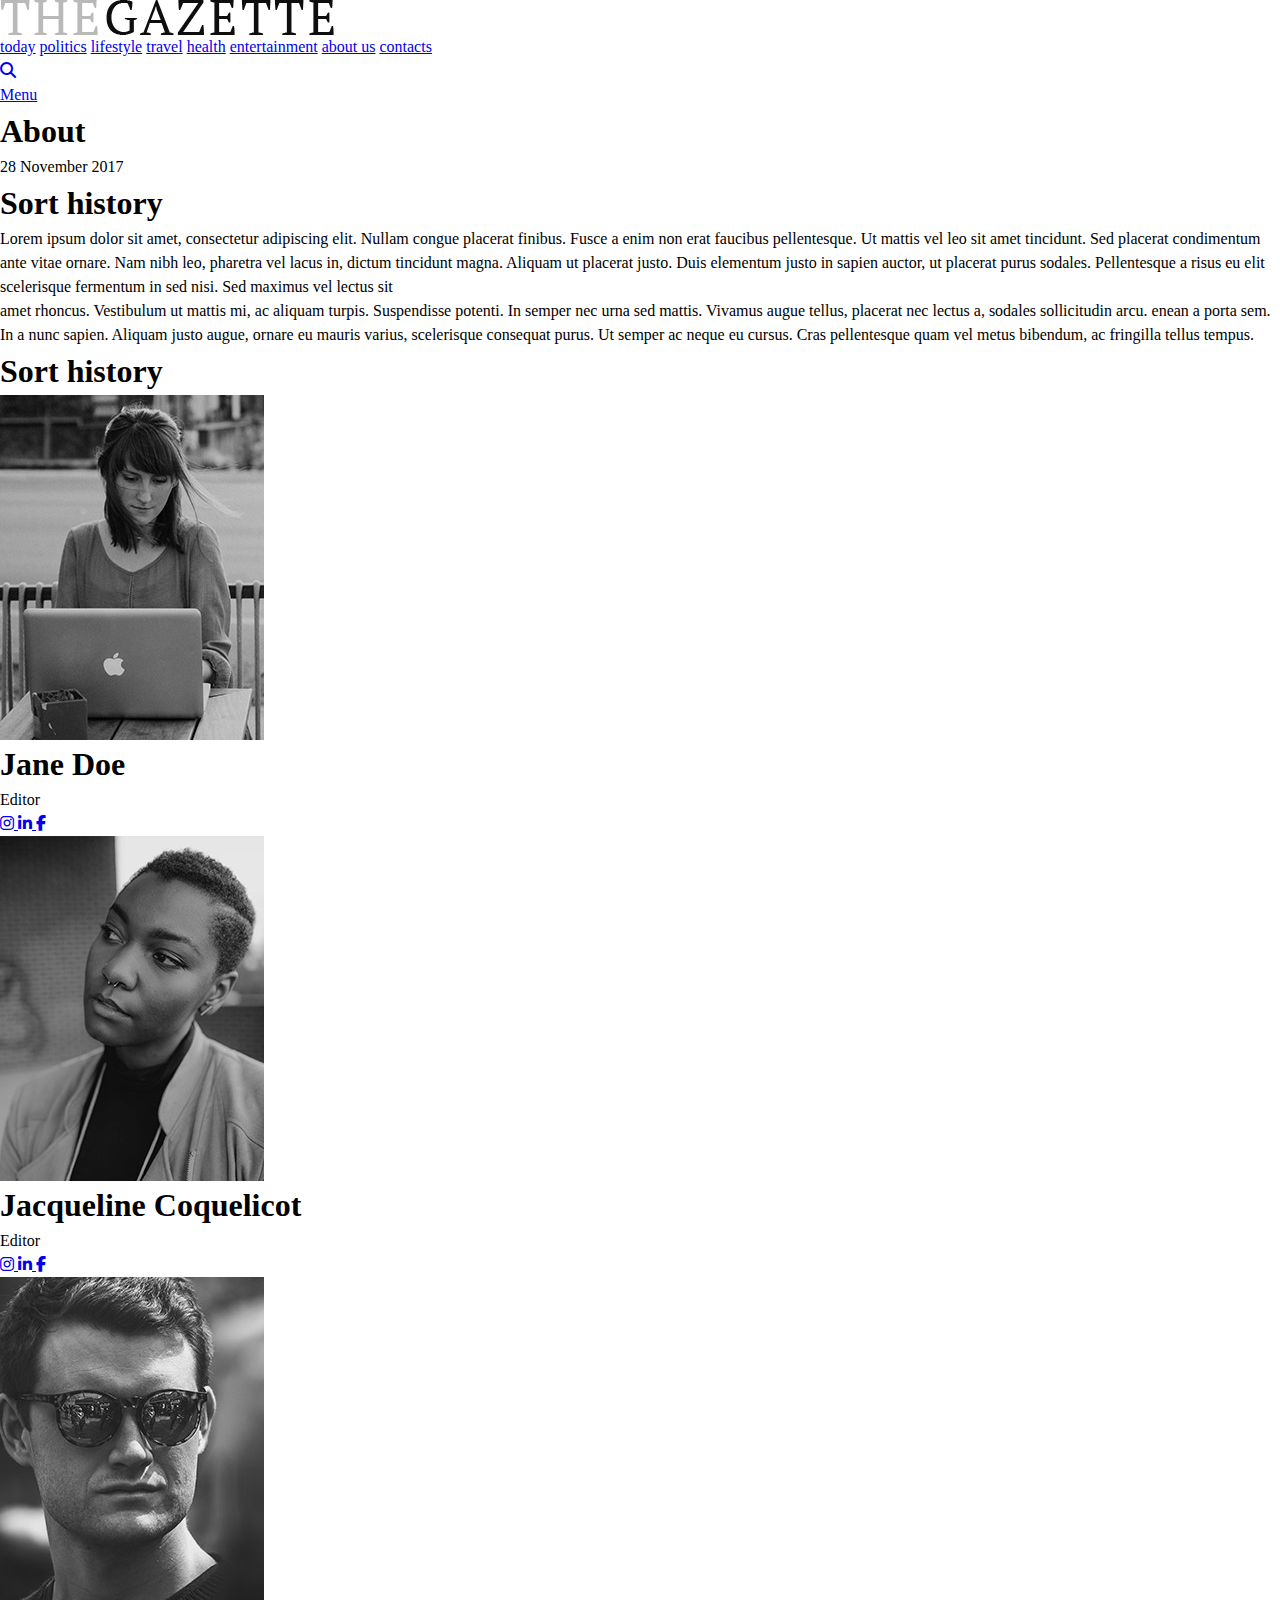
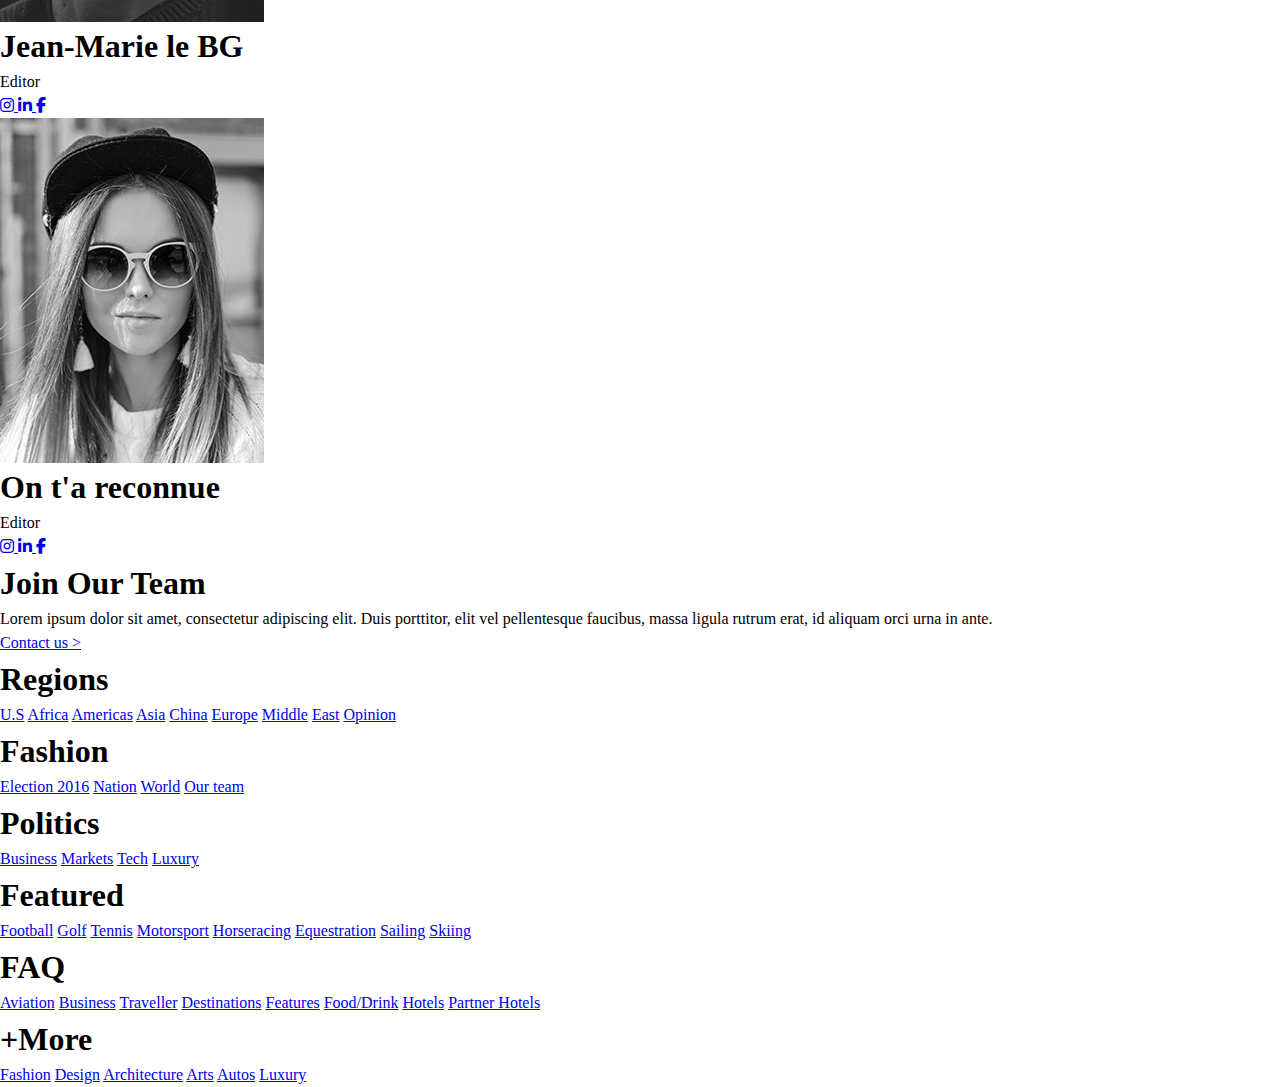
==== about-us.html @ 5d8f0cf2 "FIN 15 avril" ====
<!DOCTYPE html>
<html lang="en">
<head>
    <meta charset="UTF-8">
    <meta name="viewport" content="width=device-width, initial-scale=1.0">
    <title>Document</title>
    <link rel="stylesheet" href="styles/style.min.css">
    <link rel="stylesheet" href="https://cdnjs.cloudflare.com/ajax/libs/font-awesome/6.7.2/css/all.min.css" integrity="sha512-Evv84Mr4kqVGRNSgIGL/F/aIDqQb7xQ2vcrdIwxfjThSH8CSR7PBEakCr51Ck+w+/U6swU2Im1vVX0SVk9ABhg==" crossorigin="anonymous" referrerpolicy="no-referrer" />
</head>
<body>
    <!-- header -->
    <header>
        <!-- main logo -->
        <div class="wrapper">
            <img class="Nav-main-logo" src="img/core-img/logo.png" alt="img">
        </div>
        <!-- nav links -->
        <div class="Main-nav-container">
            <div class="wrapper">
                <!-- links -->
                <nav>
                    <a href="#" class="main-nav-links red_hover">today</a>
                    <a href="#" class="main-nav-links red_hover">politics</a>
                    <a href="#" class="main-nav-links red_hover">lifestyle</a>
                    <a href="#" class="main-nav-links red_hover">travel</a>
                    <a href="#" class="main-nav-links red_hover">health</a>
                    <a href="#" class="main-nav-links red_hover">entertainment</a>
                    <a href="#" class="main-nav-links red_hover">about us</a>
                    <a href="#" class="main-nav-links red_hover">contacts</a>
                </nav>
                <!-- magnifying glass -->
                <div>
                    <a href="#" class="main-nav-links">
                        <i class="fa-solid fa-magnifying-glass"></i>
                    </a>
                </div>
                <!-- responsive menu button -->
                <a href="#" class="header-menu-button">
                    <div class="header-menu-button-burger" >
                        <div></div>
                        <div></div>
                        <div></div>
                    </div>
                    <div>
                        Menu
                    </div>
                </a>
            </div>
        </div>
    </header>

    <!-- main -->
     <main>
        <!-- banner -->
        <section class="banner">
            <div class="wrapper wrapper-banner">
              <h1 class="main-title main-title-banner">
                About
            </h1>
            <div class="date date-banner">
                28 November 2017
            </div>

            </div>
        </section>
        <!-- sort history section -->
        <section>
            <div class="wrapper">
                <h1 class="main-title main-title-banner">Sort history</h1>
                <div class="flex">
                    <div class="articel-text articel-text-medium">
                        Lorem ipsum dolor sit amet, consectetur adipiscing elit. Nullam congue placerat finibus. Fusce a enim non erat faucibus pellentesque. Ut mattis vel leo sit amet tincidunt. Sed placerat condimentum ante vitae ornare. Nam nibh leo, pharetra vel lacus in, dictum tincidunt magna. Aliquam ut placerat justo. Duis elementum justo in sapien auctor, ut placerat purus sodales. Pellentesque a risus eu elit scelerisque fermentum in sed nisi. Sed maximus vel lectus sit
                    </div>
                    <div class="articel-text articel-text-medium">
                        amet rhoncus. Vestibulum ut mattis mi, ac aliquam turpis. Suspendisse potenti. In semper nec urna sed mattis. Vivamus augue tellus, placerat nec lectus a, sodales sollicitudin arcu. enean a porta sem. In a nunc sapien. Aliquam justo augue, ornare eu mauris varius, scelerisque consequat purus. Ut semper ac neque eu cursus. Cras pellentesque quam vel metus bibendum, ac fringilla tellus tempus.
                    </div>
                </div>
            </div>
        </section>
        <!-- our team -->
        <section>
            <div class="wrapper">
                <h1 class="main-title main-title-banner">Sort history</h1>
                <div class="our-team-grid">
                    <!-- 1 card -->
                    <div class="our-team-card">
                        <div class="img-container">
                            <img src="img/bg-img/t1.jpg" alt="img">
                        </div>
                        <div>
                            <h1 class="main-title main-title-our-card-team">
                                Jane Doe
                            </h1>
                            <div>
                                <div class="our-team-job">Editor</div>
                                <div>
                                    <a class="social-icon red-hover" href="#">
                                        <i class="fa-brands fa-instagram"></i>
                                    </a>
                                    <a class="social-icon red-hover"  href="#">
                                        <i class="fa-brands fa-linkedin-in"></i>
                                    </a>
                                    <a class="social-icon red-hover"  href="#">
                                        <i class="fa-brands fa-facebook-f"></i>
                                    </a>
                                </div>
                            </div>
                        </div>
                    </div>
                    <!-- 2 card -->
                    <div class="our-team-card">
                        <div class="img-container">
                            <img src="img/bg-img/t2.jpg" alt="img">
                        </div>
                        <div>
                            <h1 class="main-title main-title-our-card-team">
                                Jacqueline Coquelicot
                            </h1>
                            <div>
                                <div class="our-team-job">Editor</div>
                                <div>
                                    <a class="social-icon red-hover" href="#">
                                        <i class="fa-brands fa-instagram"></i>
                                    </a>
                                    <a class="social-icon red-hover"  href="#">
                                        <i class="fa-brands fa-linkedin-in"></i>
                                    </a>
                                    <a class="social-icon red-hover"  href="#">
                                        <i class="fa-brands fa-facebook-f"></i>
                                    </a>
                                </div>
                            </div>
                        </div>
                    </div>
                    <!-- 3 card -->
                    <div class="our-team-card">
                        <div class="img-container">
                            <img src="img/bg-img/t3.jpg" alt="img">
                        </div>
                        <div>
                            <h1 class="main-title main-title-our-card-team">
                                Jean-Marie le BG
                            </h1>
                            <div>
                                <div class="our-team-job">Editor</div>
                                <div>
                                    <a class="social-icon red-hover" href="#">
                                        <i class="fa-brands fa-instagram"></i>
                                    </a>
                                    <a class="social-icon red-hover"  href="#">
                                        <i class="fa-brands fa-linkedin-in"></i>
                                    </a>
                                    <a class="social-icon red-hover"  href="#">
                                        <i class="fa-brands fa-facebook-f"></i>
                                    </a>
                                </div>
                            </div>
                        </div>
                    </div>
                    <!-- 4 card -->
                    <div class="our-team-card">
                        <div class="img-container">
                            <img src="img/bg-img/t4.jpg" alt="img">
                        </div>
                        <div>
                            <h1 class="main-title main-title-our-card-team">
                                On t'a reconnue
                            </h1>
                            <div>
                                <div class="our-team-job">Editor</div>
                                <div>
                                    <a class="social-icon red-hover" href="#">
                                        <i class="fa-brands fa-instagram"></i>
                                    </a>
                                    <a class="social-icon red-hover"  href="#">
                                        <i class="fa-brands fa-linkedin-in"></i>
                                    </a>
                                    <a class="social-icon red-hover"  href="#">
                                        <i class="fa-brands fa-facebook-f"></i>
                                    </a>
                                </div>
                            </div>
                        </div>
                    </div>
                </div>
            </div>
        </section>
        <!-- join our team -->
        <section>
            <div class="join-our-team -container">
                <h1 class="main-title main-title-join white">
                    Join Our Team
                </h1>
                <p class="articel-text-medium">
                    Lorem ipsum dolor sit amet, consectetur adipiscing elit. Duis porttitor, elit vel pellentesque faucibus, massa ligula rutrum erat, id aliquam orci urna in ante.
                </p>
                <a href="#" class="Transparent-button Transparent-button-white red-hover">
                    Contact us <span>></span>
                </a>
            </div>
        </section>
     </main>

    <!-- footer -->
    <footer>
        <div class="wrapper">
            <!-- 1 element -->
            <nav class="footer-nav">
                <h1 class="footer-nav-title">
                    Regions
                </h1>
                <a class="footer-nav-link" href="#">U.S</a>
                <a class="footer-nav-link" href="#">Africa</a>
                <a class="footer-nav-link" href="#">Americas</a>
                <a class="footer-nav-link" href="#">Asia</a>
                <a class="footer-nav-link" href="#">China</a>
                <a class="footer-nav-link" href="#">Europe</a>
                <a class="footer-nav-link" href="#">Middle</a>
                <a class="footer-nav-link" href="#">East</a>
                <a class="footer-nav-link" href="#">Opinion</a>
            </nav>

            <!-- 2 element -->
            <nav class="footer nav">
                <h1 class="footer-nav-title">
                    Fashion
                </h1>
                <a class="footer-nav-link" href="#">Election 2016</a>
                <a class="footer-nav-link" href="#">Nation</a>
                <a class="footer-nav-link" href="#">World</a>
                <a class="footer-nav-link" href="#">Our team</a>
            </nav>

            <!-- 3 element -->
            <nav class="footer nav">
                <h1 class="footer-nav-title">
                    Politics
                </h1>
                <a class="footer-nav-link" href="#">Business</a>
                <a class="footer-nav-link" href="#">Markets</a>
                <a class="footer-nav-link" href="#">Tech</a>
                <a class="footer-nav-link" href="#">Luxury</a>
            </nav>

            <!-- 4 element -->
            <nav class="footer nav">
                <h1 class="footer-nav-title">
                    Featured
                </h1>
                <a class="footer-nav-link" href="#">Football</a>
                <a class="footer-nav-link" href="#">Golf</a>
                <a class="footer-nav-link" href="#">Tennis</a>
                <a class="footer-nav-link" href="#">Motorsport</a>
                <a class="footer-nav-link" href="#">Horseracing</a>
                <a class="footer-nav-link" href="#">Equestration</a>
                <a class="footer-nav-link" href="#">Sailing</a>
                <a class="footer-nav-link" href="#">Skiing</a>
            </nav>

            <!-- 5 element -->
            <nav class="footer nav">
                <h1 class="footer-nav-title">
                    FAQ
                </h1>
                <a class="footer-nav-link" href="#">Aviation</a>
                <a class="footer-nav-link" href="#">Business</a>
                <a class="footer-nav-link" href="#">Traveller</a>
                <a class="footer-nav-link" href="#">Destinations</a>
                <a class="footer-nav-link" href="#">Features</a>
                <a class="footer-nav-link" href="#">Food/Drink</a>
                <a class="footer-nav-link" href="#">Hotels</a>
                <a class="footer-nav-link" href="#">Partner Hotels</a>
            </nav>
            
            <!-- 6 element -->
            <nav class="footer nav">
                <h1 class="footer-nav-title">
                    +More
                </h1>
                <a class="footer-nav-link" href="#">Fashion</a>
                <a class="footer-nav-link" href="#">Design</a>
                <a class="footer-nav-link" href="#">Architecture</a>
                <a class="footer-nav-link" href="#">Arts</a>
                <a class="footer-nav-link" href="#">Autos</a>
                <a class="footer-nav-link" href="#">Luxury</a>
            </nav> 
        </div>
    </footer>

</body>
</html>
---- styles/style.min.css ----
*,*::before,*::after{box-sizing:border-box}*{margin:0}@media(prefers-reduced-motion: no-preference){html{interpolate-size:allow-keywords}}body{line-height:1.5;-webkit-font-smoothing:antialiased}img,picture,video,canvas,svg{display:block;max-width:100%}input,button,textarea,select{font:inherit}p,h1,h2,h3,h4,h5,h6{overflow-wrap:break-word}p{text-wrap:pretty}h1,h2,h3,h4,h5,h6{text-wrap:balance}#root,#__next{isolation:isolate}/*# sourceMappingURL=style.min.css.map */
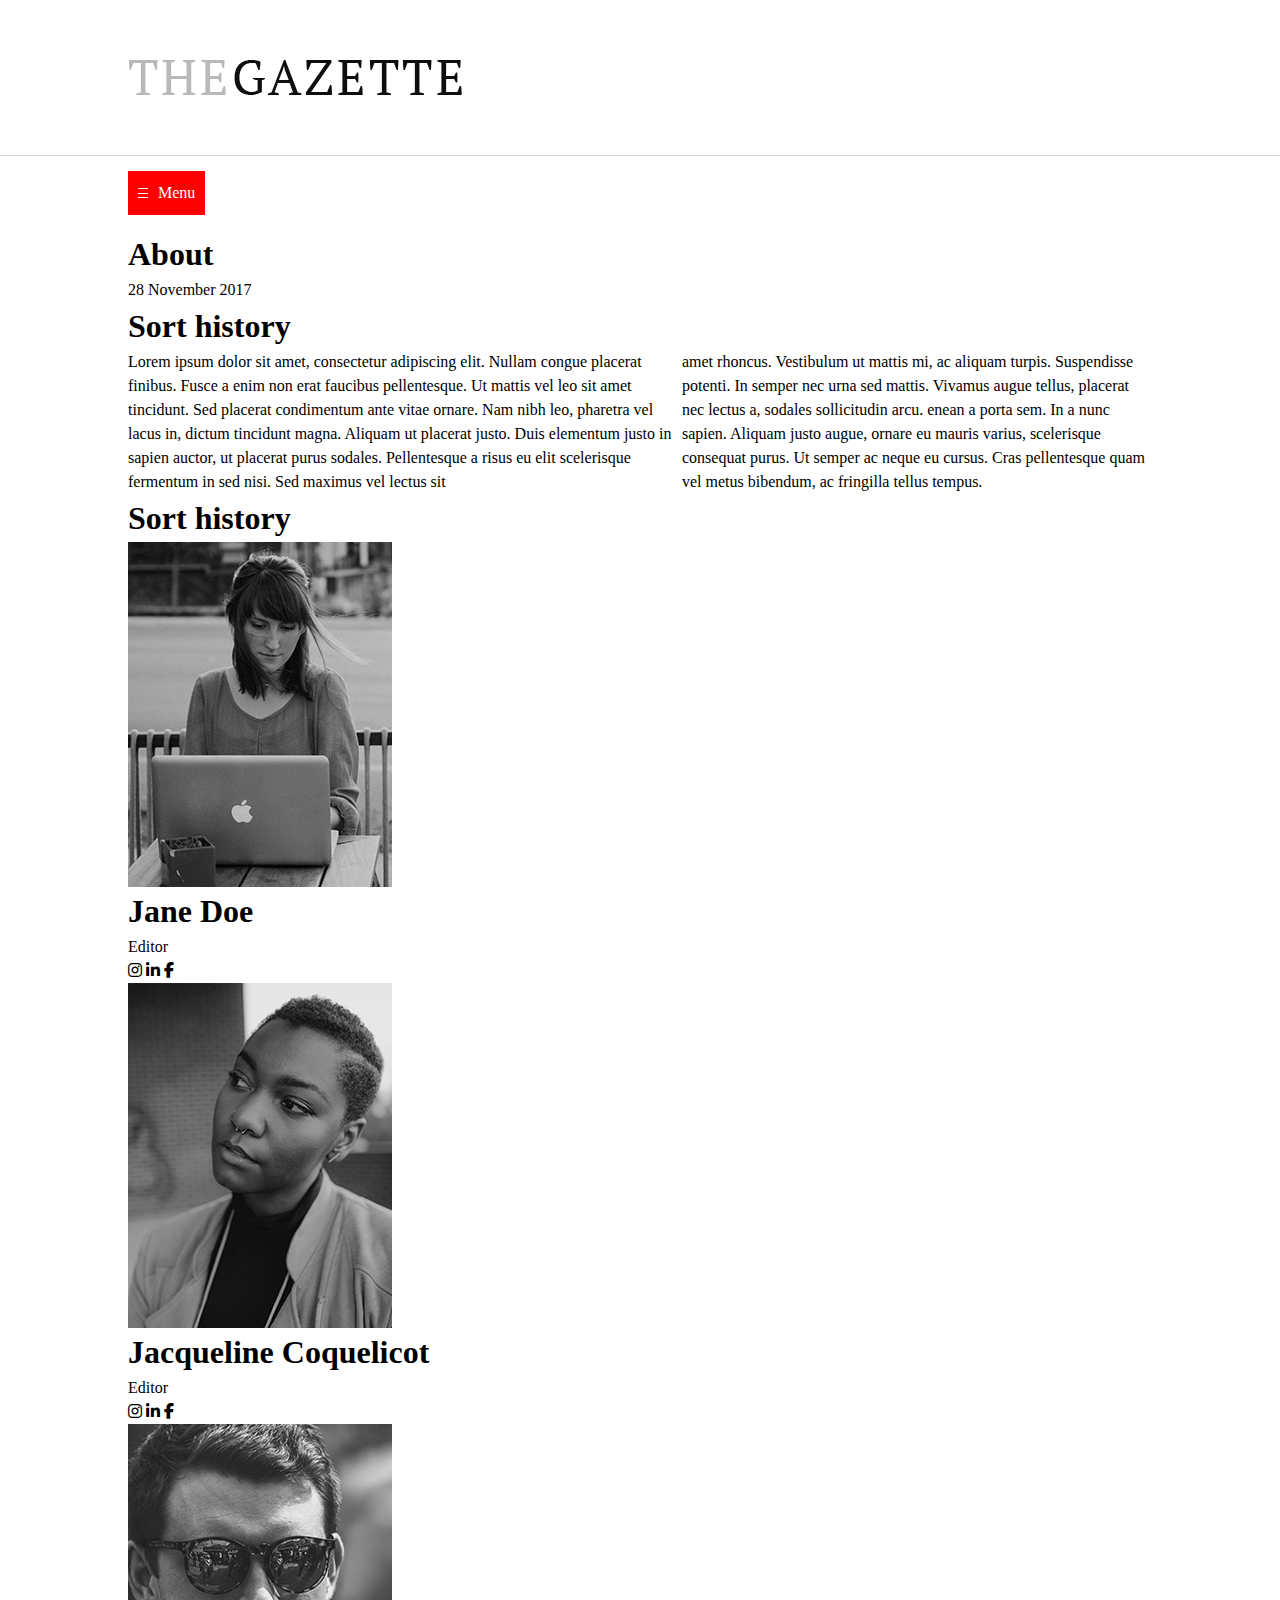
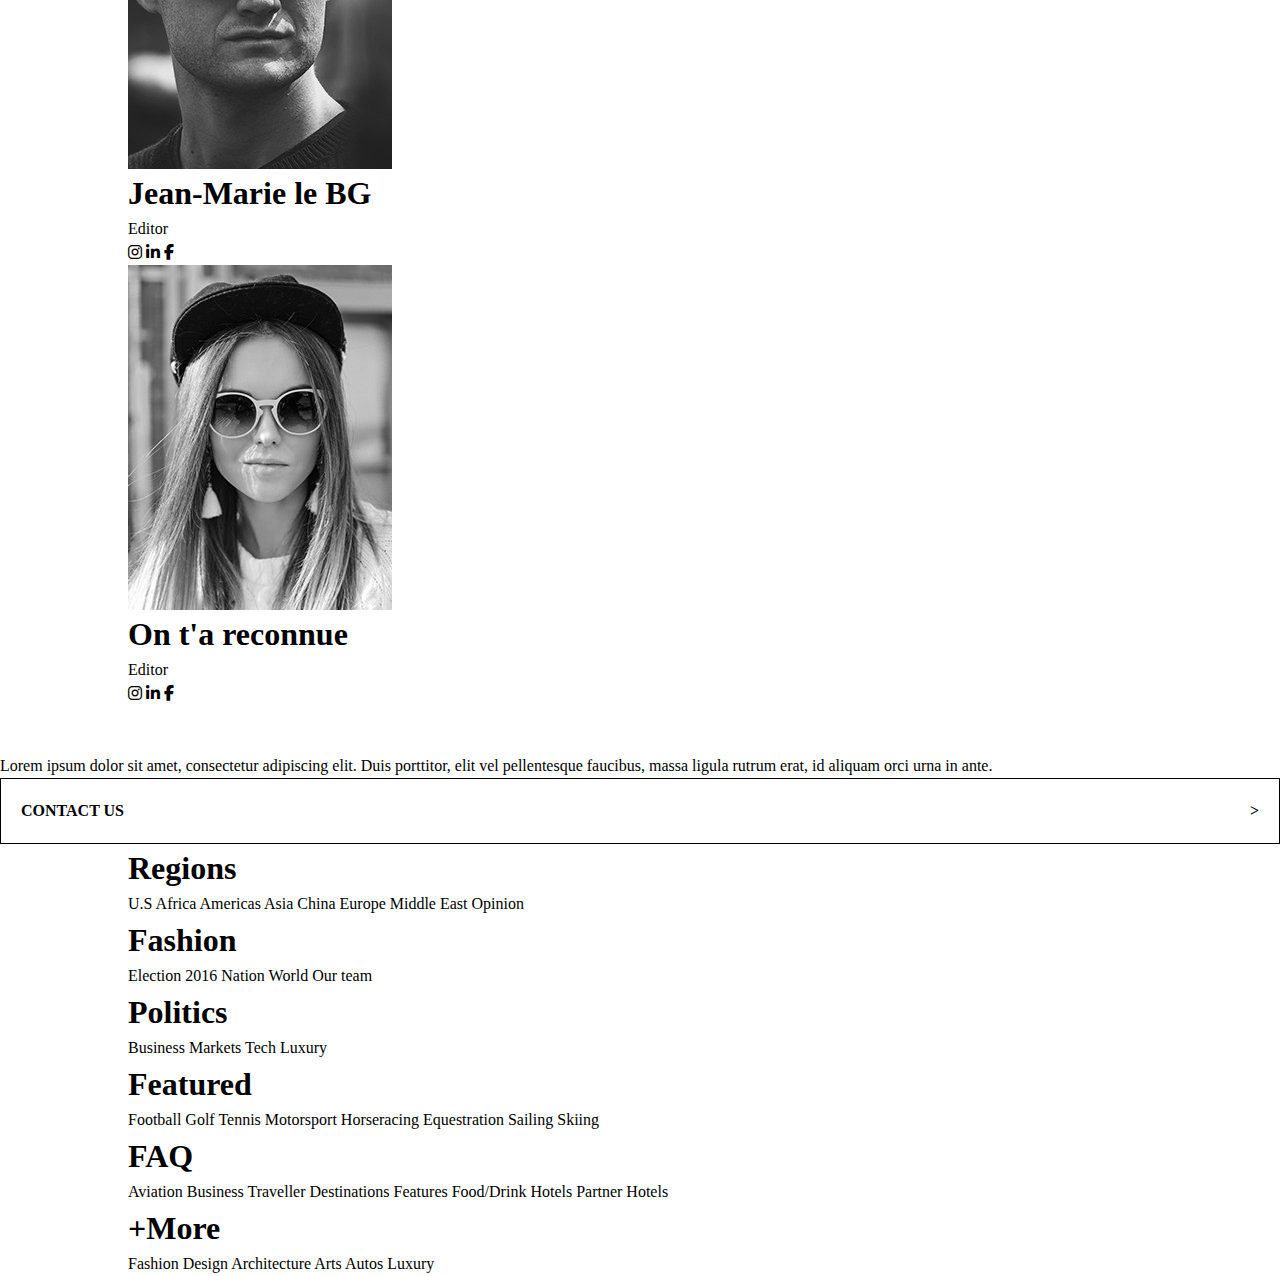
==== commit 806c8de9: "en construction" ====
--- a/about-us.html
+++ b/about-us.html
@@ -18,7 +18,7 @@
         <div class="Main-nav-container">
             <div class="wrapper">
                 <!-- links -->
-                <nav>
+                <nav class="header-nav">
                     <a href="#" class="main-nav-links red_hover">today</a>
                     <a href="#" class="main-nav-links red_hover">politics</a>
                     <a href="#" class="main-nav-links red_hover">lifestyle</a>
--- a/styles/style.min.css
+++ b/styles/style.min.css
@@ -1 +1 @@
-*,*::before,*::after{box-sizing:border-box}*{margin:0}@media(prefers-reduced-motion: no-preference){html{interpolate-size:allow-keywords}}body{line-height:1.5;-webkit-font-smoothing:antialiased}img,picture,video,canvas,svg{display:block;max-width:100%}input,button,textarea,select{font:inherit}p,h1,h2,h3,h4,h5,h6{overflow-wrap:break-word}p{text-wrap:pretty}h1,h2,h3,h4,h5,h6{text-wrap:balance}#root,#__next{isolation:isolate}/*# sourceMappingURL=style.min.css.map */+a{text-decoration:none;color:#000}.white{color:#fff}.wrapper{max-width:1140px;margin-left:auto;margin-right:auto;width:80%}.flex{display:flex;gap:10px}.flex-spaced-vert{justify-content:space-between;flex-direction:column;align-items:start}.flex-hori{justify-content:start;flex-direction:row;align-items:center}.title-bottom-underlined{text-transform:uppercase;border-bottom:1px solid #9e9e9e;padding-bottom:20px}.img-container-square{width:100%}*,*::before,*::after{box-sizing:border-box}*{margin:0}@media(prefers-reduced-motion: no-preference){html{interpolate-size:allow-keywords}}body{line-height:1.5;-webkit-font-smoothing:antialiased}img,picture,video,canvas,svg{display:block;max-width:100%}input,button,textarea,select{font:inherit}p,h1,h2,h3,h4,h5,h6{overflow-wrap:break-word}p{text-wrap:pretty}h1,h2,h3,h4,h5,h6{text-wrap:balance}#root,#__next{isolation:isolate}.header-menu-button{color:#fff;display:inline-flex;background-color:red;padding:10px;justify-content:space-between;align-items:center;gap:10px}.header-menu-button-burger{width:10px;height:10px;display:flex;flex-direction:column;justify-content:space-between;align-items:center;vertical-align:middle}.header-menu-button-burger div{height:1px;width:100%;background-color:#fff}.menu-text{text-transform:uppercase;display:inline-block}.red-button{color:#fff;text-transform:uppercase;padding:5px;background-color:red}.Transparent-button{padding:20px;display:flex;justify-content:space-between;align-items:center;gap:20px;text-transform:uppercase;border:1px solid #000;font-size:16px;font-weight:bold}header{width:100%}.Nav-main-logo{margin-top:60px;margin-bottom:60px}.Main-nav-container{width:100%;border-top:1px solid #d3d3d3}.Main-nav-container .wrapper{padding:15px 0}.header-nav{display:none}.main-nav-links{display:none}.carousel{width:100%;display:grid;grid-template-columns:repeat(3, 1fr);margin-bottom:50px}.carousel-container{position:relative;background-color:#000;min-height:500px}.carousel-single-img{height:100%;width:100%;object-fit:cover;opacity:40%}.carousel-single-desc{position:absolute;top:20px;left:20px}.Big-main{width:80%;max-width:1140px;margin-left:auto;margin-right:auto;width:80%;display:grid;gap:30px;grid-template-columns:repeat(12, 1fr)}.Big-main-left-container{grid-column:span 12}.Big-main-right-container{grid-column:span 12}.Big-main-big-article{display:flex;flex-direction:column;justify-content:space-between;gap:30px;margin-bottom:20px}.Big-main-big-article-bottompart{display:flex;justify-content:space-between}.Big-articel-icons-container{display:flex;justify-content:space-between;align-items:center;gap:20px}.small-articel-wrapper{padding:30px 0px;display:flex;flex-direction:column;gap:20px}.Big-main-smaller-articel-element-container{display:flex;flex-direction:column;gap:30px;justify-content:space-between}.Breaking-container{position:relative;overflow:hidden}.Breaking-container h3{position:absolute;bottom:20px;left:20px;right:20px;z-index:2}.Breaking-container img{width:100%;height:100%;object-fit:cover}.Breaking-container::after{position:absolute;content:" ";height:1px;width:100%;background-color:rgba(0,0,0,.034);bottom:0px;z-index:1;box-shadow:-14px 0 70px 60px #000}.top-breaking-div-container{position:absolute;top:0;background-color:rgba(0,0,0,.445);width:100%}.top-breaking-div{width:50%;background-color:red;color:#fff;padding:5px;text-align:center;text-transform:uppercase}.main-page-subscribe-form{display:flex;flex-direction:column;gap:10px}.main-page-subscribe-form input{border:none;width:100%;padding:10px}.main-page-subscribe-form input[type=email]{background-color:#cecece}.main-page-second-section{width:80%;max-width:1140px;margin:auto;padding:50px 0;display:grid;grid-template-columns:repeat(12, 1fr)}.second-section-container{grid-column:span 12;display:flex;flex-direction:column;gap:15px}.second-section-container div{display:flex;flex-direction:column;gap:15px;padding:15px 0}.second-section-container-big{grid-column:span 12}.second-section-container-big div{display:flex;flex-direction:column;gap:15px;padding:15px 0}.bottom-border-grey{border-bottom:1px solid #adadad}/*# sourceMappingURL=style.min.css.map */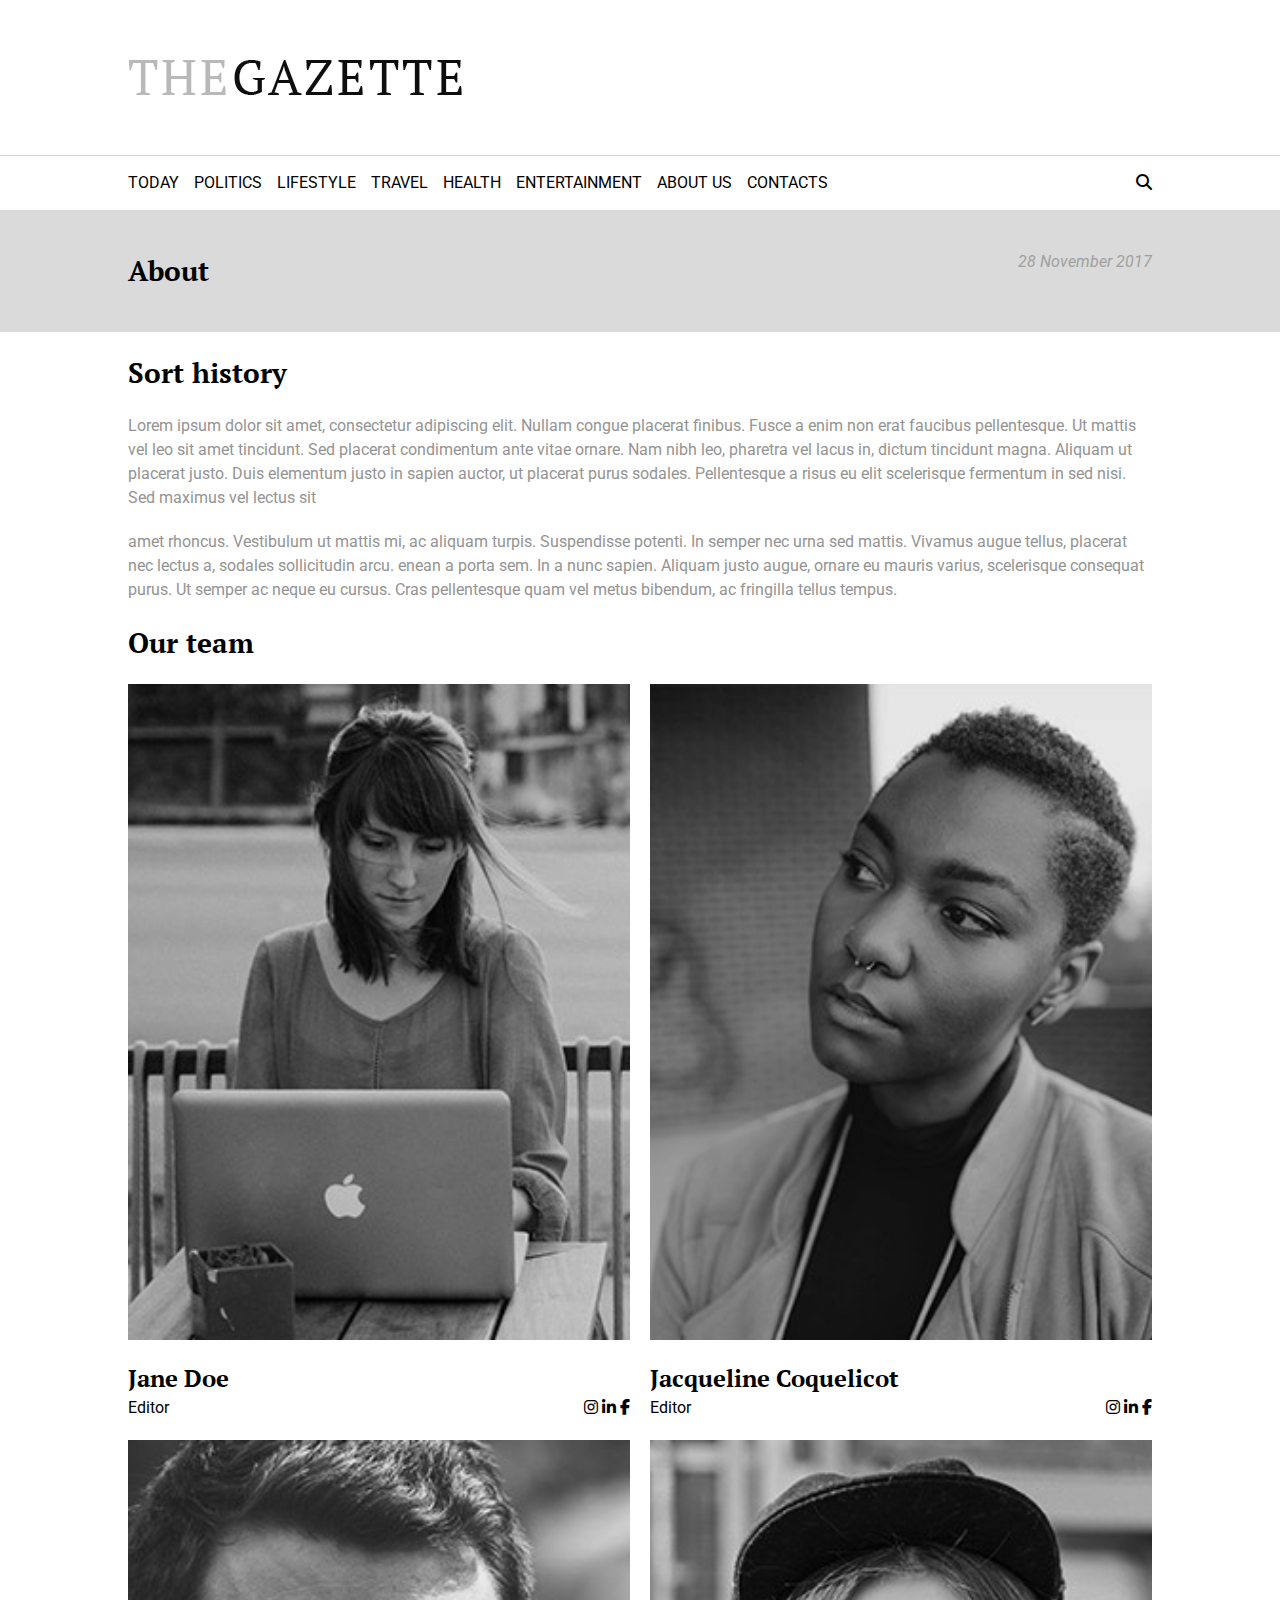
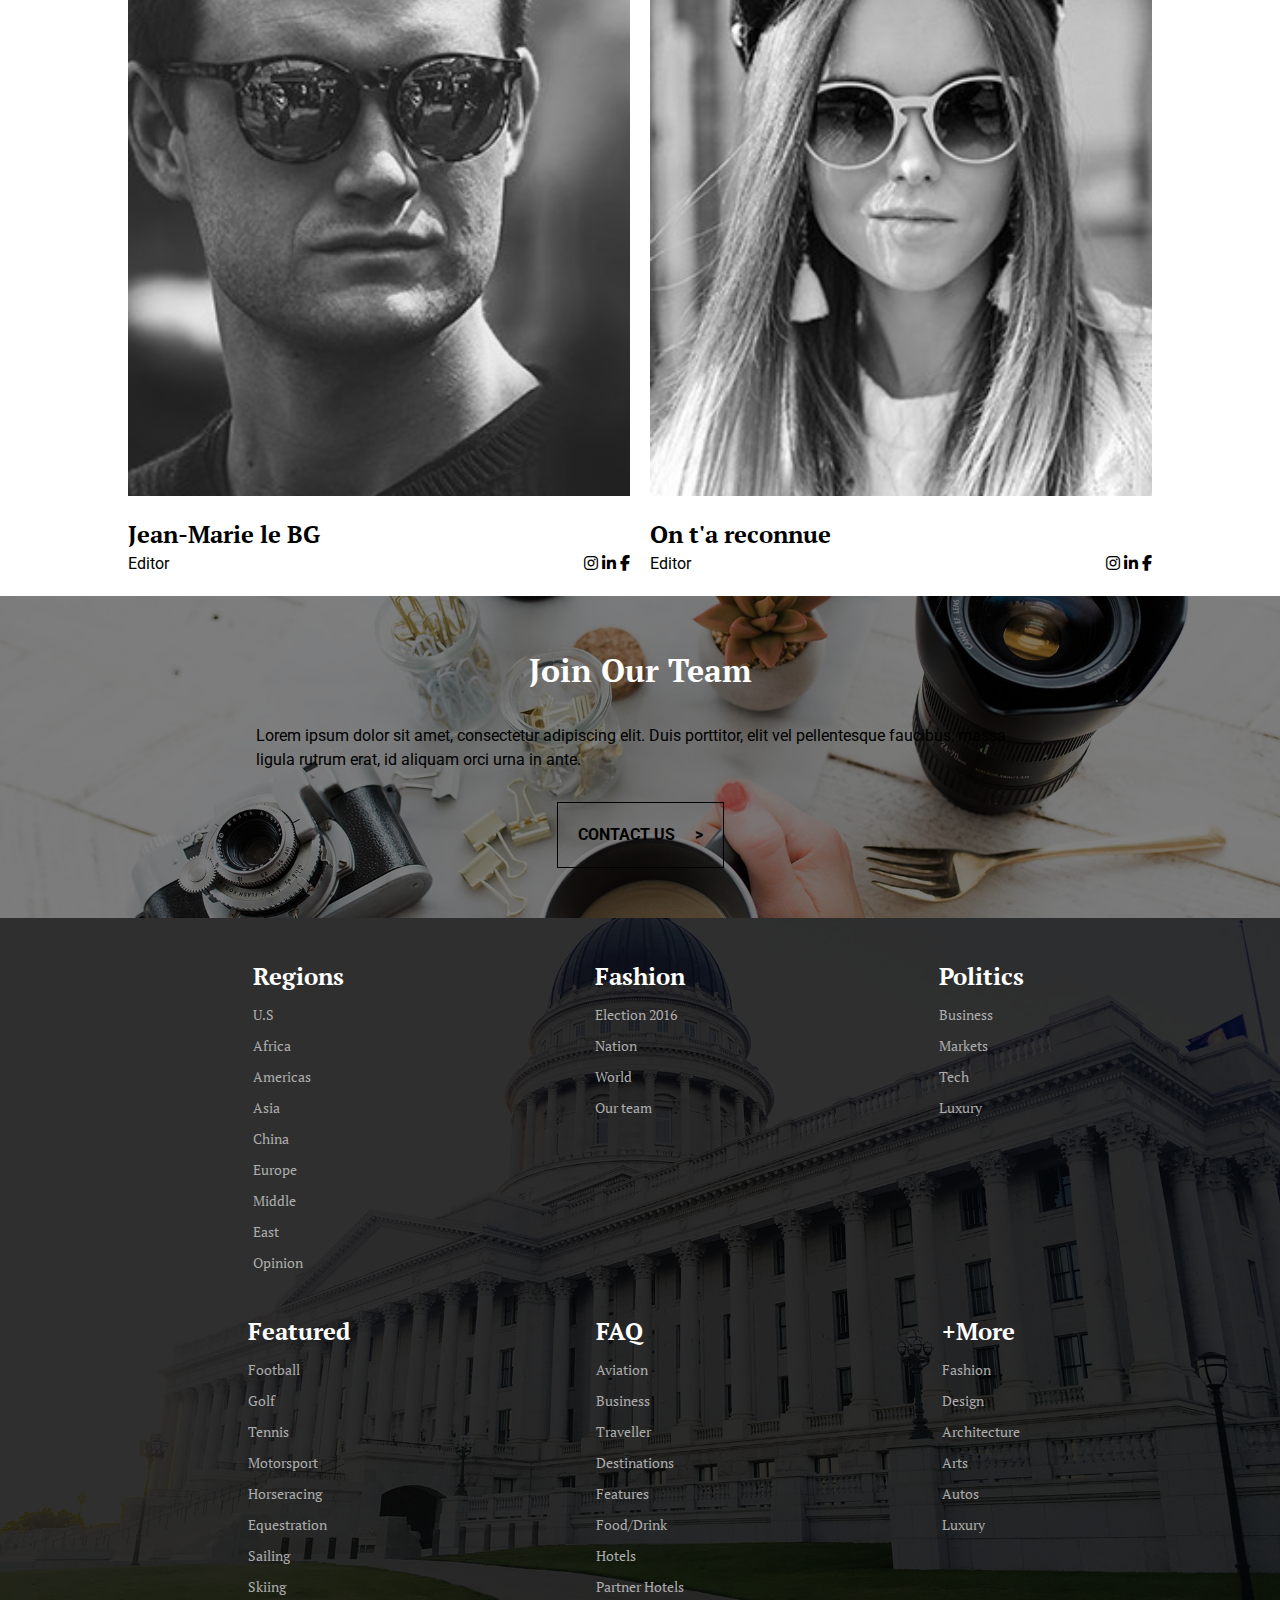
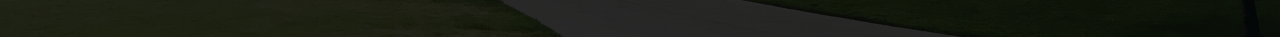
==== commit aabcd690: "fin 16 avril" ====
--- a/about-us.html
+++ b/about-us.html
@@ -6,6 +6,10 @@
     <title>Document</title>
     <link rel="stylesheet" href="styles/style.min.css">
     <link rel="stylesheet" href="https://cdnjs.cloudflare.com/ajax/libs/font-awesome/6.7.2/css/all.min.css" integrity="sha512-Evv84Mr4kqVGRNSgIGL/F/aIDqQb7xQ2vcrdIwxfjThSH8CSR7PBEakCr51Ck+w+/U6swU2Im1vVX0SVk9ABhg==" crossorigin="anonymous" referrerpolicy="no-referrer" />
+    <link rel="preconnect" href="https://fonts.googleapis.com">
+    <link rel="preconnect" href="https://fonts.gstatic.com" crossorigin>
+    <link href="https://fonts.googleapis.com/css2?family=Cormorant+Garamond:ital,wght@0,300..700;1,300..700&family=Oswald:wght@200..700&family=Raleway:ital,wght@0,100..900;1,100..900&family=Roboto:ital,wght@0,100..900;1,100..900&display=swap" rel="stylesheet">
+    <link href="https://fonts.googleapis.com/css2?family=Cormorant+Garamond:ital,wght@0,300..700;1,300..700&family=Oswald:wght@200..700&family=PT+Serif:ital,wght@0,400;0,700;1,400;1,700&family=Raleway:ital,wght@0,100..900;1,100..900&family=Roboto:ital,wght@0,100..900;1,100..900&display=swap" rel="stylesheet">
 </head>
 <body>
     <!-- header -->
@@ -16,20 +20,20 @@
         </div>
         <!-- nav links -->
         <div class="Main-nav-container">
-            <div class="wrapper">
+            <div class="wrapper flex flex-spaced-hori">
                 <!-- links -->
                 <nav class="header-nav">
-                    <a href="#" class="main-nav-links red_hover">today</a>
-                    <a href="#" class="main-nav-links red_hover">politics</a>
-                    <a href="#" class="main-nav-links red_hover">lifestyle</a>
-                    <a href="#" class="main-nav-links red_hover">travel</a>
-                    <a href="#" class="main-nav-links red_hover">health</a>
-                    <a href="#" class="main-nav-links red_hover">entertainment</a>
-                    <a href="#" class="main-nav-links red_hover">about us</a>
-                    <a href="#" class="main-nav-links red_hover">contacts</a>
+                    <a href="/index.html" class="main-nav-links red-hover">today</a>
+                    <a href="#" class="main-nav-links red-hover">politics</a>
+                    <a href="#" class="main-nav-links red-hover">lifestyle</a>
+                    <a href="#" class="main-nav-links red-hover">travel</a>
+                    <a href="#" class="main-nav-links red-hover">health</a>
+                    <a href="#" class="main-nav-links red-hover">entertainment</a>
+                    <a href="#" class="main-nav-links red-hover">about us</a>
+                    <a href="/contact-us.html" class="main-nav-links red-hover">contacts</a>
                 </nav>
-                <!-- magnifying glass -->
-                <div>
+                
+                <div class="main-nav-links">
                     <a href="#" class="main-nav-links">
                         <i class="fa-solid fa-magnifying-glass"></i>
                     </a>
@@ -53,13 +57,15 @@
      <main>
         <!-- banner -->
         <section class="banner">
-            <div class="wrapper wrapper-banner">
+            <div class=" wrapper flex flex-spaced-hori">
               <h1 class="main-title main-title-banner">
                 About
             </h1>
-            <div class="date date-banner">
+            
+            <h1 class="date date-banner">
                 28 November 2017
-            </div>
+            </h1>
+            
 
             </div>
         </section>
@@ -67,7 +73,7 @@
         <section>
             <div class="wrapper">
                 <h1 class="main-title main-title-banner">Sort history</h1>
-                <div class="flex">
+                <div class="sort_history-grid">
                     <div class="articel-text articel-text-medium">
                         Lorem ipsum dolor sit amet, consectetur adipiscing elit. Nullam congue placerat finibus. Fusce a enim non erat faucibus pellentesque. Ut mattis vel leo sit amet tincidunt. Sed placerat condimentum ante vitae ornare. Nam nibh leo, pharetra vel lacus in, dictum tincidunt magna. Aliquam ut placerat justo. Duis elementum justo in sapien auctor, ut placerat purus sodales. Pellentesque a risus eu elit scelerisque fermentum in sed nisi. Sed maximus vel lectus sit
                     </div>
@@ -80,7 +86,7 @@
         <!-- our team -->
         <section>
             <div class="wrapper">
-                <h1 class="main-title main-title-banner">Sort history</h1>
+                <h1 class="main-title main-title-banner">Our team</h1>
                 <div class="our-team-grid">
                     <!-- 1 card -->
                     <div class="our-team-card">
@@ -91,7 +97,32 @@
                             <h1 class="main-title main-title-our-card-team">
                                 Jane Doe
                             </h1>
-                            <div>
+                            <div class="flex flex-spaced-hori"> 
+                                <div class="our-team-job">Editor</div>
+                                <div class="our-team-desc">
+                                    <a class="social-icon red-hover" href="#">
+                                        <i class="fa-brands fa-instagram"></i>
+                                    </a>
+                                    <a class="social-icon red-hover"  href="#">
+                                        <i class="fa-brands fa-linkedin-in"></i>
+                                    </a>
+                                    <a class="social-icon red-hover"  href="#">
+                                        <i class="fa-brands fa-facebook-f"></i>
+                                    </a>
+                                </div>
+                            </div>
+                        </div>
+                    </div>
+                    <!-- 2 card -->
+                    <div class="our-team-card">
+                        <div class="img-container">
+                            <img src="img/bg-img/t2.jpg" alt="img">
+                        </div>
+                        <div>
+                            <h1 class="main-title main-title-our-card-team">
+                                Jacqueline Coquelicot
+                            </h1>
+                            <div class="flex flex-spaced-hori">
                                 <div class="our-team-job">Editor</div>
                                 <div>
                                     <a class="social-icon red-hover" href="#">
@@ -107,16 +138,16 @@
                             </div>
                         </div>
                     </div>
-                    <!-- 2 card -->
-                    <div class="our-team-card">
-                        <div class="img-container">
-                            <img src="img/bg-img/t2.jpg" alt="img">
-                        </div>
-                        <div>
-                            <h1 class="main-title main-title-our-card-team">
-                                Jacqueline Coquelicot
-                            </h1>
-                            <div>
+                    <!-- 3 card -->
+                    <div class="our-team-card">
+                        <div class="img-container">
+                            <img src="img/bg-img/t3.jpg" alt="img">
+                        </div>
+                        <div>
+                            <h1 class="main-title main-title-our-card-team">
+                                Jean-Marie le BG
+                            </h1>
+                            <div class="flex flex-spaced-hori">
                                 <div class="our-team-job">Editor</div>
                                 <div>
                                     <a class="social-icon red-hover" href="#">
@@ -132,16 +163,16 @@
                             </div>
                         </div>
                     </div>
-                    <!-- 3 card -->
-                    <div class="our-team-card">
-                        <div class="img-container">
-                            <img src="img/bg-img/t3.jpg" alt="img">
-                        </div>
-                        <div>
-                            <h1 class="main-title main-title-our-card-team">
-                                Jean-Marie le BG
-                            </h1>
-                            <div>
+                    <!-- 4 card -->
+                    <div class="our-team-card">
+                        <div class="img-container">
+                            <img src="img/bg-img/t4.jpg" alt="img">
+                        </div>
+                        <div>
+                            <h1 class="main-title main-title-our-card-team">
+                                On t'a reconnue
+                            </h1>
+                            <div class="flex flex-spaced-hori">
                                 <div class="our-team-job">Editor</div>
                                 <div>
                                     <a class="social-icon red-hover" href="#">
@@ -157,37 +188,13 @@
                             </div>
                         </div>
                     </div>
-                    <!-- 4 card -->
-                    <div class="our-team-card">
-                        <div class="img-container">
-                            <img src="img/bg-img/t4.jpg" alt="img">
-                        </div>
-                        <div>
-                            <h1 class="main-title main-title-our-card-team">
-                                On t'a reconnue
-                            </h1>
-                            <div>
-                                <div class="our-team-job">Editor</div>
-                                <div>
-                                    <a class="social-icon red-hover" href="#">
-                                        <i class="fa-brands fa-instagram"></i>
-                                    </a>
-                                    <a class="social-icon red-hover"  href="#">
-                                        <i class="fa-brands fa-linkedin-in"></i>
-                                    </a>
-                                    <a class="social-icon red-hover"  href="#">
-                                        <i class="fa-brands fa-facebook-f"></i>
-                                    </a>
-                                </div>
-                            </div>
-                        </div>
-                    </div>
                 </div>
             </div>
         </section>
         <!-- join our team -->
-        <section>
-            <div class="join-our-team -container">
+        <section class="join-our-team">
+            <img src="img/blog-img/cta.jpg" alt="img">
+            <div class="join-our-team-container">
                 <h1 class="main-title main-title-join white">
                     Join Our Team
                 </h1>
@@ -203,9 +210,10 @@
 
     <!-- footer -->
     <footer>
-        <div class="wrapper">
+        <img src="img/bg-img/4.jpg" alt="img">
+        <div class="footer-grid">
             <!-- 1 element -->
-            <nav class="footer-nav">
+            <nav class="footer-nav ">
                 <h1 class="footer-nav-title">
                     Regions
                 </h1>
@@ -221,7 +229,7 @@
             </nav>
 
             <!-- 2 element -->
-            <nav class="footer nav">
+            <nav class="footer-nav ">
                 <h1 class="footer-nav-title">
                     Fashion
                 </h1>
@@ -232,7 +240,7 @@
             </nav>
 
             <!-- 3 element -->
-            <nav class="footer nav">
+            <nav class="footer-nav ">
                 <h1 class="footer-nav-title">
                     Politics
                 </h1>
@@ -243,7 +251,7 @@
             </nav>
 
             <!-- 4 element -->
-            <nav class="footer nav">
+            <nav class="footer-nav ">
                 <h1 class="footer-nav-title">
                     Featured
                 </h1>
@@ -258,7 +266,7 @@
             </nav>
 
             <!-- 5 element -->
-            <nav class="footer nav">
+            <nav class="footer-nav ">
                 <h1 class="footer-nav-title">
                     FAQ
                 </h1>
@@ -273,7 +281,7 @@
             </nav>
             
             <!-- 6 element -->
-            <nav class="footer nav">
+            <nav class="footer-nav">
                 <h1 class="footer-nav-title">
                     +More
                 </h1>
--- a/styles/style.min.css
+++ b/styles/style.min.css
@@ -1 +1 @@
-a{text-decoration:none;color:#000}.white{color:#fff}.wrapper{max-width:1140px;margin-left:auto;margin-right:auto;width:80%}.flex{display:flex;gap:10px}.flex-spaced-vert{justify-content:space-between;flex-direction:column;align-items:start}.flex-hori{justify-content:start;flex-direction:row;align-items:center}.title-bottom-underlined{text-transform:uppercase;border-bottom:1px solid #9e9e9e;padding-bottom:20px}.img-container-square{width:100%}*,*::before,*::after{box-sizing:border-box}*{margin:0}@media(prefers-reduced-motion: no-preference){html{interpolate-size:allow-keywords}}body{line-height:1.5;-webkit-font-smoothing:antialiased}img,picture,video,canvas,svg{display:block;max-width:100%}input,button,textarea,select{font:inherit}p,h1,h2,h3,h4,h5,h6{overflow-wrap:break-word}p{text-wrap:pretty}h1,h2,h3,h4,h5,h6{text-wrap:balance}#root,#__next{isolation:isolate}.header-menu-button{color:#fff;display:inline-flex;background-color:red;padding:10px;justify-content:space-between;align-items:center;gap:10px}.header-menu-button-burger{width:10px;height:10px;display:flex;flex-direction:column;justify-content:space-between;align-items:center;vertical-align:middle}.header-menu-button-burger div{height:1px;width:100%;background-color:#fff}.menu-text{text-transform:uppercase;display:inline-block}.red-button{color:#fff;text-transform:uppercase;padding:5px;background-color:red}.Transparent-button{padding:20px;display:flex;justify-content:space-between;align-items:center;gap:20px;text-transform:uppercase;border:1px solid #000;font-size:16px;font-weight:bold}header{width:100%}.Nav-main-logo{margin-top:60px;margin-bottom:60px}.Main-nav-container{width:100%;border-top:1px solid #d3d3d3}.Main-nav-container .wrapper{padding:15px 0}.header-nav{display:none}.main-nav-links{display:none}.carousel{width:100%;display:grid;grid-template-columns:repeat(3, 1fr);margin-bottom:50px}.carousel-container{position:relative;background-color:#000;min-height:500px}.carousel-single-img{height:100%;width:100%;object-fit:cover;opacity:40%}.carousel-single-desc{position:absolute;top:20px;left:20px}.Big-main{width:80%;max-width:1140px;margin-left:auto;margin-right:auto;width:80%;display:grid;gap:30px;grid-template-columns:repeat(12, 1fr)}.Big-main-left-container{grid-column:span 12}.Big-main-right-container{grid-column:span 12}.Big-main-big-article{display:flex;flex-direction:column;justify-content:space-between;gap:30px;margin-bottom:20px}.Big-main-big-article-bottompart{display:flex;justify-content:space-between}.Big-articel-icons-container{display:flex;justify-content:space-between;align-items:center;gap:20px}.small-articel-wrapper{padding:30px 0px;display:flex;flex-direction:column;gap:20px}.Big-main-smaller-articel-element-container{display:flex;flex-direction:column;gap:30px;justify-content:space-between}.Breaking-container{position:relative;overflow:hidden}.Breaking-container h3{position:absolute;bottom:20px;left:20px;right:20px;z-index:2}.Breaking-container img{width:100%;height:100%;object-fit:cover}.Breaking-container::after{position:absolute;content:" ";height:1px;width:100%;background-color:rgba(0,0,0,.034);bottom:0px;z-index:1;box-shadow:-14px 0 70px 60px #000}.top-breaking-div-container{position:absolute;top:0;background-color:rgba(0,0,0,.445);width:100%}.top-breaking-div{width:50%;background-color:red;color:#fff;padding:5px;text-align:center;text-transform:uppercase}.main-page-subscribe-form{display:flex;flex-direction:column;gap:10px}.main-page-subscribe-form input{border:none;width:100%;padding:10px}.main-page-subscribe-form input[type=email]{background-color:#cecece}.main-page-second-section{width:80%;max-width:1140px;margin:auto;padding:50px 0;display:grid;grid-template-columns:repeat(12, 1fr)}.second-section-container{grid-column:span 12;display:flex;flex-direction:column;gap:15px}.second-section-container div{display:flex;flex-direction:column;gap:15px;padding:15px 0}.second-section-container-big{grid-column:span 12}.second-section-container-big div{display:flex;flex-direction:column;gap:15px;padding:15px 0}.bottom-border-grey{border-bottom:1px solid #adadad}/*# sourceMappingURL=style.min.css.map */+a{text-decoration:none;color:#000}body{font-family:"Roboto",sans-serif}.wrapper{max-width:1140px;margin-left:auto;margin-right:auto;width:80%}.flex{display:flex;gap:10px}.flex-spaced-vert{justify-content:space-between;flex-direction:column;align-items:start}.flex-spaced-hori{justify-content:space-between;flex-direction:row;align-items:start}.flex-hori{justify-content:start;flex-direction:row;align-items:center}.title-bottom-underlined{text-transform:uppercase;border-bottom:1px solid #9e9e9e;padding-bottom:20px;font-size:18px}.title-bottom-underlined-big{font-size:20px}.title-bottom-underlined-bold{font-weight:bold}.img-container-square{width:100%}.red-hover:hover{transition:.3s all linear;color:red}.articel-text{color:#949494;font-size:18px}.articel-text-small{font-size:14px}.articel-text-medium{font-size:16px}.main-title{font-family:"PT Serif",serif}.main-title-big-article{font-size:36px}.main-title-banner{font-size:28px}.main-title-our-card-team{font-size:24px}.main-title-extra-small{font-size:15px}.main-title-super-small{font-size:18px}.main-title-small{font-size:20px}.date{font-style:italic;color:#a0a0a0;font-size:18px;font-weight:400}.date-small{font-size:14px}.date-banner{font-size:16px}*,*::before,*::after{box-sizing:border-box}*{margin:0}@media(prefers-reduced-motion: no-preference){html{interpolate-size:allow-keywords}}body{line-height:1.5;-webkit-font-smoothing:antialiased}img,picture,video,canvas,svg{display:block;max-width:100%}input,button,textarea,select{font:inherit}p,h1,h2,h3,h4,h5,h6{overflow-wrap:break-word}p{text-wrap:pretty}h1,h2,h3,h4,h5,h6{text-wrap:balance}#root,#__next{isolation:isolate}.header-menu-button{color:#fff;display:inline-flex;background-color:red;border-radius:5px;padding:10px;justify-content:space-between;align-items:center;gap:10px}.header-menu-button-burger{width:10px;height:10px;display:flex;flex-direction:column;justify-content:space-between;align-items:center;vertical-align:middle}.header-menu-button-burger div{height:1px;width:100%;background-color:#fff}@media screen and (min-width: 992px){.header-menu-button{display:none}}.menu-text{text-transform:uppercase;display:inline-block}.red-button{color:#fff;text-transform:uppercase;padding:5px;background-color:red}.Transparent-button{padding:20px;display:flex;justify-content:space-between;align-items:center;gap:20px;text-transform:uppercase;border:1px solid #000;font-size:16px;font-weight:bold}footer{width:100%;position:relative;background-color:#000;font-family:"PT serif",serif}footer img{position:absolute;width:100%;height:100%;object-fit:cover;z-index:1;opacity:20%}.footer-grid{width:80%;margin:auto;display:grid;grid-template-columns:repeat(12, 1fr);row-gap:40px;padding:40px 0}.footer-nav{grid-column:span 6;display:flex;flex-direction:column;gap:10px;z-index:2;justify-self:center}@media screen and (min-width: 768px){.footer-nav{grid-column:span 4}}.footer-nav-link{color:#acacac;font-size:14px;position:relative;left:0;transition:.3s all linear}.footer-nav-link:hover{position:relative;left:10px;transition:.3s all linear;color:#fff}.footer-nav-title{color:#fff;font-size:24px}header{width:100%}.Nav-main-logo{margin-top:60px;margin-bottom:60px}.Main-nav-container{width:100%;border-top:1px solid #d3d3d3}.Main-nav-container .wrapper{padding:15px 0}.header-nav{display:none}@media screen and (min-width: 992px){.header-nav{display:flex;justify-content:space-between;gap:15px}}.main-nav-links{display:none;font-family:"Roboto",sans-serif;text-transform:uppercase}@media screen and (min-width: 992px){.main-nav-links{display:inline-block}}.banner{width:100%;padding:40px 0;background-color:#dadada;margin-bottom:20px}.banner div{text-align:center}.sort_history-grid{display:grid;grid-template-columns:1fr;gap:20px;margin:20px 0}.our-team-grid{display:grid;grid-template-columns:repeat(12, 1fr);gap:20px;margin:20px 0}.our-team-card{grid-column:span 6}.our-team-card img{width:100%}.our-team-card .img-container{margin-bottom:20px}.join-our-team{width:100%;position:relative;background-color:#000}.join-our-team img{position:absolute;height:100%;width:100%;object-fit:cover;z-index:0;opacity:50%}.join-our-team-container{position:relative;z-index:2;display:flex;flex-direction:column;justify-content:center;align-items:center;width:60%;gap:30px;padding:50px 0;margin:auto}.carousel{width:100%;display:grid;grid-template-columns:repeat(3, 1fr);margin-bottom:50px}.carousel-container{position:relative;background-color:#000;min-height:500px}.carousel-single-img{height:100%;width:100%;object-fit:cover;opacity:40%}.carousel-single-desc{position:absolute;top:20px;left:20px}.Big-main{width:80%;max-width:1140px;margin-left:auto;margin-right:auto;width:80%;display:grid;gap:30px;grid-template-columns:repeat(12, 1fr)}.Big-main-left-container{grid-column:span 12}@media screen and (min-width: 992px){.Big-main-left-container{grid-column:span 9}}.Big-main-right-container{grid-column:span 12}@media screen and (min-width: 992px){.Big-main-right-container{grid-column:span 3}}.Big-main-big-article{display:flex;flex-direction:column;justify-content:space-between;gap:30px;margin-bottom:20px}.Big-main-big-article-bottompart{display:flex;justify-content:space-between}.Big-articel-icons-container{display:flex;justify-content:space-between;align-items:center;gap:20px}.small-articel-wrapper{padding:30px 0px;display:flex;flex-direction:column;gap:20px}.Big-main-smaller-articel-element-container{display:flex;flex-direction:column;gap:30px;justify-content:space-between}@media screen and (min-width: 992px){.Big-main-smaller-articel-element-container{flex-direction:row}}.img-container-today{aspect-ratio:1/1}.img-container-today img{width:100%;height:100%;object-fit:cover}.Breaking-container{position:relative;overflow:hidden}.Breaking-container h3{position:absolute;bottom:20px;left:20px;right:20px;z-index:2}.Breaking-container img{width:100%;height:100%;object-fit:cover}.Breaking-container::after{position:absolute;content:" ";height:1px;width:100%;background-color:rgba(0,0,0,.034);bottom:0px;z-index:1;box-shadow:-14px 0 70px 60px #000}.top-breaking-div-container{position:absolute;top:0;background-color:rgba(0,0,0,.445);width:100%}.top-breaking-div{width:50%;background-color:red;color:#fff;padding:5px;text-align:center;text-transform:uppercase}.main-page-subscribe-form{display:flex;flex-direction:column;gap:10px}.main-page-subscribe-form input{border:none;width:100%;padding:10px}.main-page-subscribe-form input[type=email]{background-color:#cecece}.main-page-second-section{width:80%;max-width:1140px;margin:auto;padding:50px 0;display:grid;grid-template-columns:repeat(12, 1fr);gap:10px}.second-section-container{grid-column:span 12;display:flex;flex-direction:column;gap:15px;align-items:start}.second-section-container div{display:flex;flex-direction:column;gap:15px;padding:15px 0}@media screen and (min-width: 768px){.second-section-container{grid-column:span 2}}.second-section-container-big{grid-column:span 12;display:flex;flex-direction:column;gap:15px;align-items:start}.second-section-container-big div{display:flex;flex-direction:column;gap:15px;padding:15px 0;width:100%}@media screen and (min-width: 768px){.second-section-container-big{grid-column:span 4;grid-row:span 2}}.bottom-border-grey{border-bottom:1px solid #adadad}.main-video-section{background-color:#cfcfcf;padding:30px 0;width:100%}.video-grid{max-width:1140px;width:80%;margin:auto;display:grid;grid-template-columns:repeat(12, 1fr);gap:15px}.video-card{grid-column:span 12}@media screen and (min-width: 768px){.video-card{grid-column:span 3}}.video-card img{width:100%;height:100%;transition:.3s all linear}.video-card:hover img{opacity:10%}.video-card_img-container{position:relative;background-color:#000;margin-bottom:20px}.video-card_img-container i{position:absolute;top:50%;left:50%;translate:-50% -50%;color:#fff}.video-card-text{margin:15px 0}.adress-section{width:100%;margin-bottom:80px}.adress-section-grid{display:grid;grid-template-columns:repeat(12, 1fr);gap:40px;max-width:1140px;width:80%;margin:auto}.adress-form-container{grid-column:span 12;display:flex;flex-direction:column;justify-content:space-between;gap:40px}.adress-form-container-big{grid-column:span 12}.adress-form{display:flex;flex-direction:column;gap:20px;padding-top:20px}.adress-form input{width:100%;border:none;background-color:#ddd;padding:20px}.adress-form textarea{width:100%;border:none;background-color:#ddd;padding:20px}.adress-button{width:100%;padding:20px;justify-content:center}.white{color:#fff}.img-container img{width:100%;height:100%;object-fit:cover}/*# sourceMappingURL=style.min.css.map */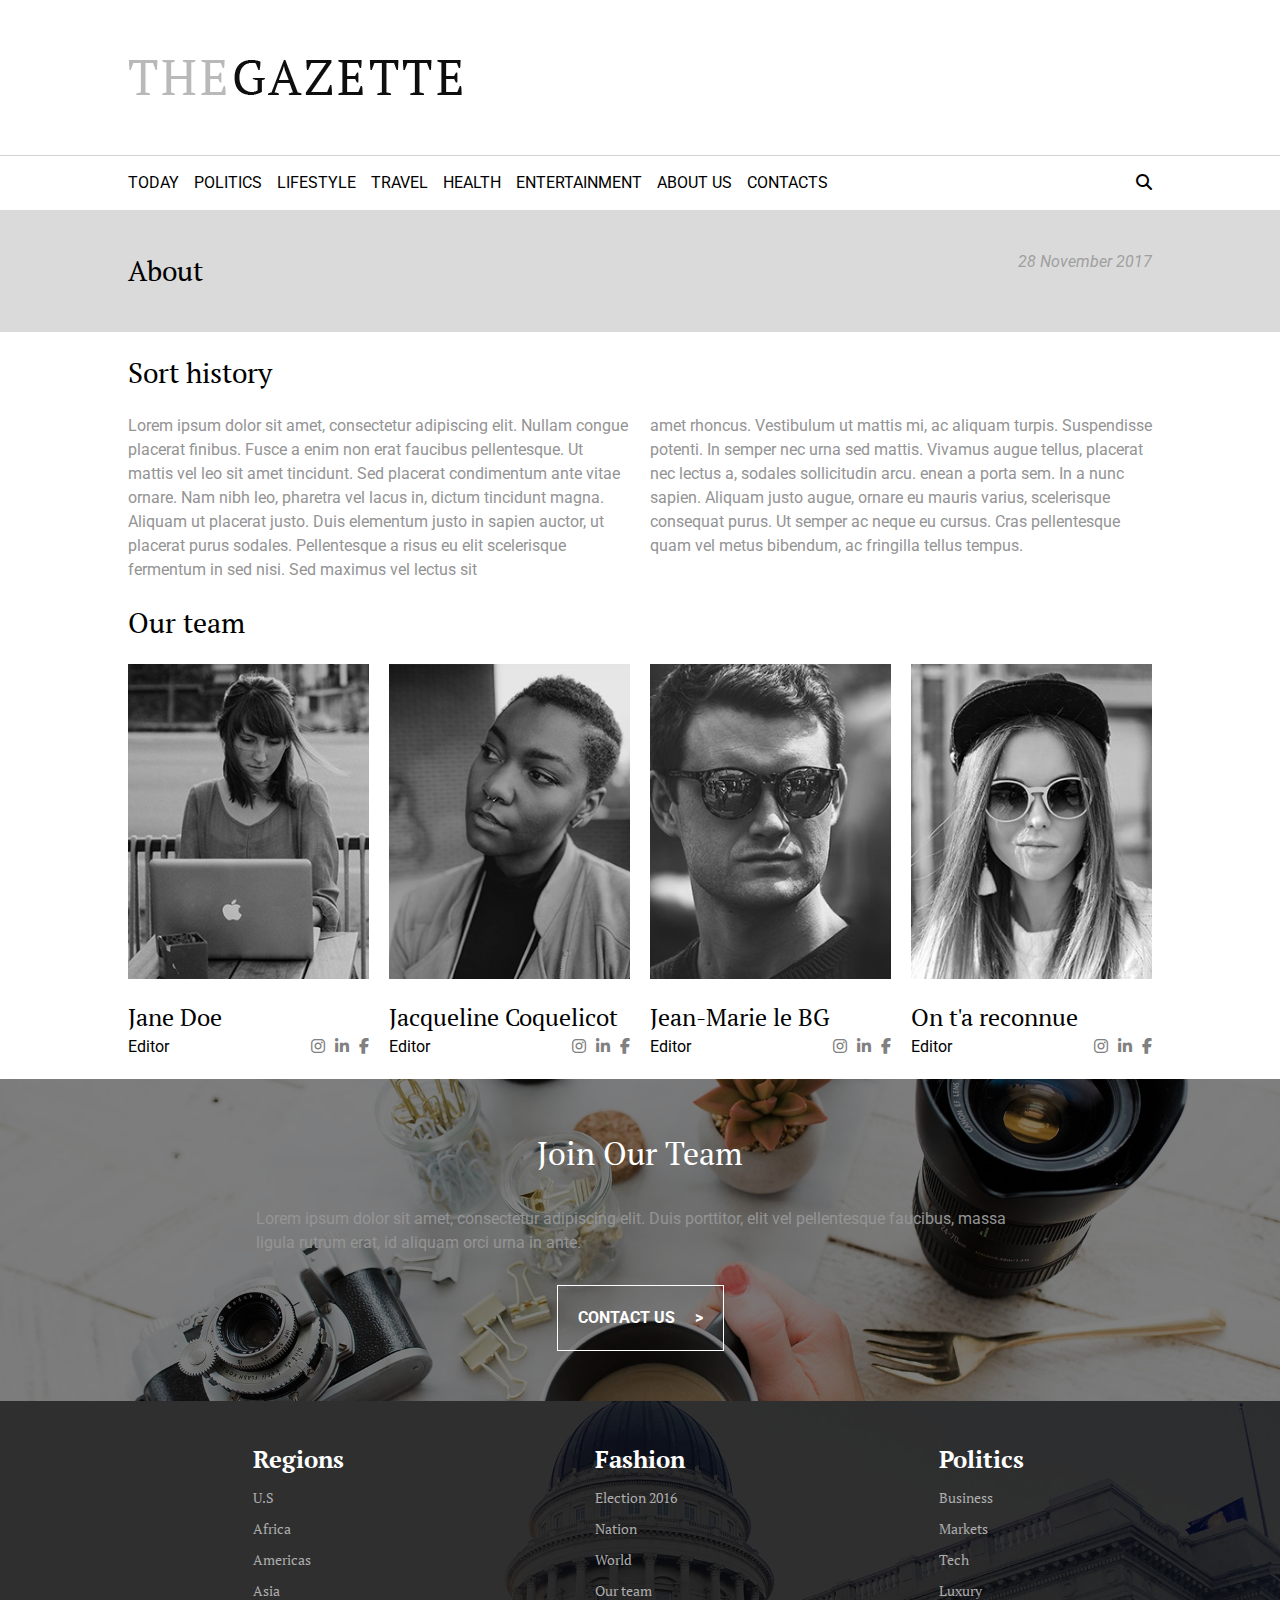
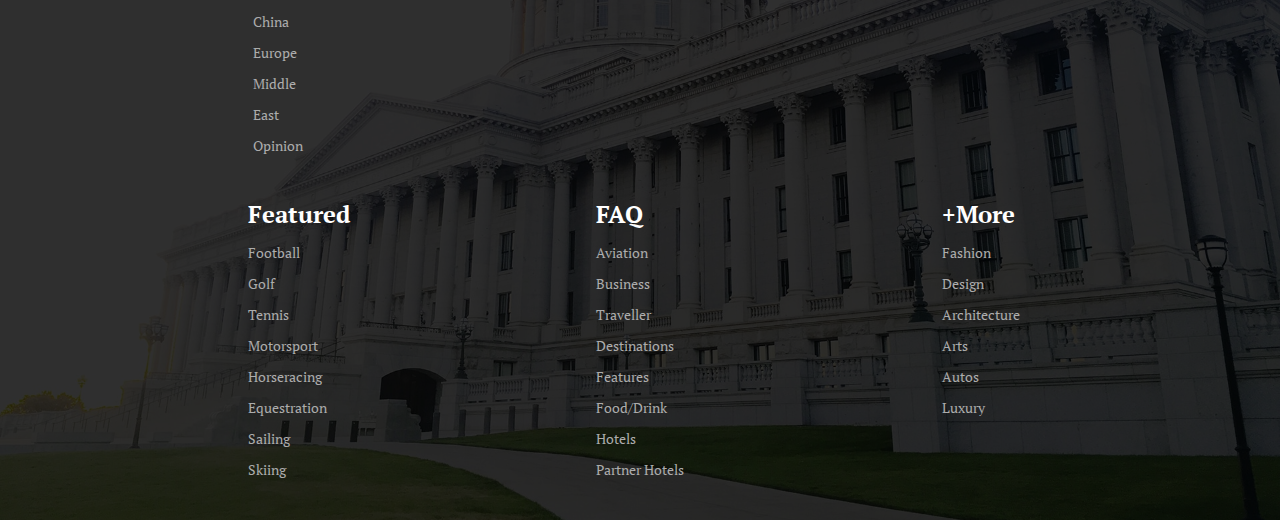
==== commit 8bea871e: "fini" ====
--- a/about-us.html
+++ b/about-us.html
@@ -99,7 +99,7 @@
                             </h1>
                             <div class="flex flex-spaced-hori"> 
                                 <div class="our-team-job">Editor</div>
-                                <div class="our-team-desc">
+                                <div class="flex flex-spaced-hori">
                                     <a class="social-icon red-hover" href="#">
                                         <i class="fa-brands fa-instagram"></i>
                                     </a>
@@ -124,7 +124,7 @@
                             </h1>
                             <div class="flex flex-spaced-hori">
                                 <div class="our-team-job">Editor</div>
-                                <div>
+                                <div class="flex flex-spaced-hori">
                                     <a class="social-icon red-hover" href="#">
                                         <i class="fa-brands fa-instagram"></i>
                                     </a>
@@ -149,7 +149,7 @@
                             </h1>
                             <div class="flex flex-spaced-hori">
                                 <div class="our-team-job">Editor</div>
-                                <div>
+                                <div class="flex flex-spaced-hori">
                                     <a class="social-icon red-hover" href="#">
                                         <i class="fa-brands fa-instagram"></i>
                                     </a>
@@ -174,7 +174,7 @@
                             </h1>
                             <div class="flex flex-spaced-hori">
                                 <div class="our-team-job">Editor</div>
-                                <div>
+                                <div class="flex flex-spaced-hori">
                                     <a class="social-icon red-hover" href="#">
                                         <i class="fa-brands fa-instagram"></i>
                                     </a>
@@ -198,7 +198,7 @@
                 <h1 class="main-title main-title-join white">
                     Join Our Team
                 </h1>
-                <p class="articel-text-medium">
+                <p class=" articel-text articel-text-medium">
                     Lorem ipsum dolor sit amet, consectetur adipiscing elit. Duis porttitor, elit vel pellentesque faucibus, massa ligula rutrum erat, id aliquam orci urna in ante.
                 </p>
                 <a href="#" class="Transparent-button Transparent-button-white red-hover">
--- a/styles/style.min.css
+++ b/styles/style.min.css
@@ -1 +1 @@
-a{text-decoration:none;color:#000}body{font-family:"Roboto",sans-serif}.wrapper{max-width:1140px;margin-left:auto;margin-right:auto;width:80%}.flex{display:flex;gap:10px}.flex-spaced-vert{justify-content:space-between;flex-direction:column;align-items:start}.flex-spaced-hori{justify-content:space-between;flex-direction:row;align-items:start}.flex-hori{justify-content:start;flex-direction:row;align-items:center}.title-bottom-underlined{text-transform:uppercase;border-bottom:1px solid #9e9e9e;padding-bottom:20px;font-size:18px}.title-bottom-underlined-big{font-size:20px}.title-bottom-underlined-bold{font-weight:bold}.img-container-square{width:100%}.red-hover:hover{transition:.3s all linear;color:red}.articel-text{color:#949494;font-size:18px}.articel-text-small{font-size:14px}.articel-text-medium{font-size:16px}.main-title{font-family:"PT Serif",serif}.main-title-big-article{font-size:36px}.main-title-banner{font-size:28px}.main-title-our-card-team{font-size:24px}.main-title-extra-small{font-size:15px}.main-title-super-small{font-size:18px}.main-title-small{font-size:20px}.date{font-style:italic;color:#a0a0a0;font-size:18px;font-weight:400}.date-small{font-size:14px}.date-banner{font-size:16px}*,*::before,*::after{box-sizing:border-box}*{margin:0}@media(prefers-reduced-motion: no-preference){html{interpolate-size:allow-keywords}}body{line-height:1.5;-webkit-font-smoothing:antialiased}img,picture,video,canvas,svg{display:block;max-width:100%}input,button,textarea,select{font:inherit}p,h1,h2,h3,h4,h5,h6{overflow-wrap:break-word}p{text-wrap:pretty}h1,h2,h3,h4,h5,h6{text-wrap:balance}#root,#__next{isolation:isolate}.header-menu-button{color:#fff;display:inline-flex;background-color:red;border-radius:5px;padding:10px;justify-content:space-between;align-items:center;gap:10px}.header-menu-button-burger{width:10px;height:10px;display:flex;flex-direction:column;justify-content:space-between;align-items:center;vertical-align:middle}.header-menu-button-burger div{height:1px;width:100%;background-color:#fff}@media screen and (min-width: 992px){.header-menu-button{display:none}}.menu-text{text-transform:uppercase;display:inline-block}.red-button{color:#fff;text-transform:uppercase;padding:5px;background-color:red}.Transparent-button{padding:20px;display:flex;justify-content:space-between;align-items:center;gap:20px;text-transform:uppercase;border:1px solid #000;font-size:16px;font-weight:bold}footer{width:100%;position:relative;background-color:#000;font-family:"PT serif",serif}footer img{position:absolute;width:100%;height:100%;object-fit:cover;z-index:1;opacity:20%}.footer-grid{width:80%;margin:auto;display:grid;grid-template-columns:repeat(12, 1fr);row-gap:40px;padding:40px 0}.footer-nav{grid-column:span 6;display:flex;flex-direction:column;gap:10px;z-index:2;justify-self:center}@media screen and (min-width: 768px){.footer-nav{grid-column:span 4}}.footer-nav-link{color:#acacac;font-size:14px;position:relative;left:0;transition:.3s all linear}.footer-nav-link:hover{position:relative;left:10px;transition:.3s all linear;color:#fff}.footer-nav-title{color:#fff;font-size:24px}header{width:100%}.Nav-main-logo{margin-top:60px;margin-bottom:60px}.Main-nav-container{width:100%;border-top:1px solid #d3d3d3}.Main-nav-container .wrapper{padding:15px 0}.header-nav{display:none}@media screen and (min-width: 992px){.header-nav{display:flex;justify-content:space-between;gap:15px}}.main-nav-links{display:none;font-family:"Roboto",sans-serif;text-transform:uppercase}@media screen and (min-width: 992px){.main-nav-links{display:inline-block}}.banner{width:100%;padding:40px 0;background-color:#dadada;margin-bottom:20px}.banner div{text-align:center}.sort_history-grid{display:grid;grid-template-columns:1fr;gap:20px;margin:20px 0}.our-team-grid{display:grid;grid-template-columns:repeat(12, 1fr);gap:20px;margin:20px 0}.our-team-card{grid-column:span 6}.our-team-card img{width:100%}.our-team-card .img-container{margin-bottom:20px}.join-our-team{width:100%;position:relative;background-color:#000}.join-our-team img{position:absolute;height:100%;width:100%;object-fit:cover;z-index:0;opacity:50%}.join-our-team-container{position:relative;z-index:2;display:flex;flex-direction:column;justify-content:center;align-items:center;width:60%;gap:30px;padding:50px 0;margin:auto}.carousel{width:100%;display:grid;grid-template-columns:repeat(3, 1fr);margin-bottom:50px}.carousel-container{position:relative;background-color:#000;min-height:500px}.carousel-single-img{height:100%;width:100%;object-fit:cover;opacity:40%}.carousel-single-desc{position:absolute;top:20px;left:20px}.Big-main{width:80%;max-width:1140px;margin-left:auto;margin-right:auto;width:80%;display:grid;gap:30px;grid-template-columns:repeat(12, 1fr)}.Big-main-left-container{grid-column:span 12}@media screen and (min-width: 992px){.Big-main-left-container{grid-column:span 9}}.Big-main-right-container{grid-column:span 12}@media screen and (min-width: 992px){.Big-main-right-container{grid-column:span 3}}.Big-main-big-article{display:flex;flex-direction:column;justify-content:space-between;gap:30px;margin-bottom:20px}.Big-main-big-article-bottompart{display:flex;justify-content:space-between}.Big-articel-icons-container{display:flex;justify-content:space-between;align-items:center;gap:20px}.small-articel-wrapper{padding:30px 0px;display:flex;flex-direction:column;gap:20px}.Big-main-smaller-articel-element-container{display:flex;flex-direction:column;gap:30px;justify-content:space-between}@media screen and (min-width: 992px){.Big-main-smaller-articel-element-container{flex-direction:row}}.img-container-today{aspect-ratio:1/1}.img-container-today img{width:100%;height:100%;object-fit:cover}.Breaking-container{position:relative;overflow:hidden}.Breaking-container h3{position:absolute;bottom:20px;left:20px;right:20px;z-index:2}.Breaking-container img{width:100%;height:100%;object-fit:cover}.Breaking-container::after{position:absolute;content:" ";height:1px;width:100%;background-color:rgba(0,0,0,.034);bottom:0px;z-index:1;box-shadow:-14px 0 70px 60px #000}.top-breaking-div-container{position:absolute;top:0;background-color:rgba(0,0,0,.445);width:100%}.top-breaking-div{width:50%;background-color:red;color:#fff;padding:5px;text-align:center;text-transform:uppercase}.main-page-subscribe-form{display:flex;flex-direction:column;gap:10px}.main-page-subscribe-form input{border:none;width:100%;padding:10px}.main-page-subscribe-form input[type=email]{background-color:#cecece}.main-page-second-section{width:80%;max-width:1140px;margin:auto;padding:50px 0;display:grid;grid-template-columns:repeat(12, 1fr);gap:10px}.second-section-container{grid-column:span 12;display:flex;flex-direction:column;gap:15px;align-items:start}.second-section-container div{display:flex;flex-direction:column;gap:15px;padding:15px 0}@media screen and (min-width: 768px){.second-section-container{grid-column:span 2}}.second-section-container-big{grid-column:span 12;display:flex;flex-direction:column;gap:15px;align-items:start}.second-section-container-big div{display:flex;flex-direction:column;gap:15px;padding:15px 0;width:100%}@media screen and (min-width: 768px){.second-section-container-big{grid-column:span 4;grid-row:span 2}}.bottom-border-grey{border-bottom:1px solid #adadad}.main-video-section{background-color:#cfcfcf;padding:30px 0;width:100%}.video-grid{max-width:1140px;width:80%;margin:auto;display:grid;grid-template-columns:repeat(12, 1fr);gap:15px}.video-card{grid-column:span 12}@media screen and (min-width: 768px){.video-card{grid-column:span 3}}.video-card img{width:100%;height:100%;transition:.3s all linear}.video-card:hover img{opacity:10%}.video-card_img-container{position:relative;background-color:#000;margin-bottom:20px}.video-card_img-container i{position:absolute;top:50%;left:50%;translate:-50% -50%;color:#fff}.video-card-text{margin:15px 0}.adress-section{width:100%;margin-bottom:80px}.adress-section-grid{display:grid;grid-template-columns:repeat(12, 1fr);gap:40px;max-width:1140px;width:80%;margin:auto}.adress-form-container{grid-column:span 12;display:flex;flex-direction:column;justify-content:space-between;gap:40px}.adress-form-container-big{grid-column:span 12}.adress-form{display:flex;flex-direction:column;gap:20px;padding-top:20px}.adress-form input{width:100%;border:none;background-color:#ddd;padding:20px}.adress-form textarea{width:100%;border:none;background-color:#ddd;padding:20px}.adress-button{width:100%;padding:20px;justify-content:center}.white{color:#fff}.img-container img{width:100%;height:100%;object-fit:cover}/*# sourceMappingURL=style.min.css.map */+a{text-decoration:none;color:#000}body{font-family:"Roboto",sans-serif}.wrapper{max-width:1140px;margin-left:auto;margin-right:auto;width:80%}.flex{display:flex;gap:10px}.flex-spaced-vert{justify-content:space-between;flex-direction:column;align-items:start}.flex-spaced-hori{justify-content:space-between;flex-direction:row;align-items:start}.flex-hori{justify-content:start;flex-direction:row;align-items:center}.title-bottom-underlined{text-transform:uppercase;border-bottom:1px solid #9e9e9e;padding-bottom:20px;font-size:18px}.title-bottom-underlined-big{font-size:20px}.title-bottom-underlined-bold{font-weight:bold}.img-container-square{width:100%}.red-hover:hover{transition:.3s all linear;color:red;border-color:red}.articel-text{color:#949494;font-size:18px}.articel-text-small{font-size:14px}.articel-text-medium{font-size:16px}.main-title{font-family:"PT Serif",serif;font-weight:400}.main-title-big-article{font-size:36px}.main-title-banner{font-size:28px}.main-title-our-card-team{font-size:24px}.main-title-extra-small{font-size:15px}.main-title-super-small{font-size:18px}.main-title-small{font-size:20px}.date{font-style:italic;color:#a0a0a0;font-size:18px;font-weight:400}.date-small{font-size:14px}.date-banner{font-size:16px}.social-icon{color:gray;font-size:16px}*,*::before,*::after{box-sizing:border-box}*{margin:0}@media(prefers-reduced-motion: no-preference){html{interpolate-size:allow-keywords}}body{line-height:1.5;-webkit-font-smoothing:antialiased}img,picture,video,canvas,svg{display:block;max-width:100%}input,button,textarea,select{font:inherit}p,h1,h2,h3,h4,h5,h6{overflow-wrap:break-word}p{text-wrap:pretty}h1,h2,h3,h4,h5,h6{text-wrap:balance}#root,#__next{isolation:isolate}.header-menu-button{color:#fff;display:inline-flex;background-color:red;border-radius:5px;padding:10px;justify-content:space-between;align-items:center;gap:10px}.header-menu-button-burger{width:10px;height:10px;display:flex;flex-direction:column;justify-content:space-between;align-items:center;vertical-align:middle}.header-menu-button-burger div{height:1px;width:100%;background-color:#fff}@media screen and (min-width: 992px){.header-menu-button{display:none}}.menu-text{text-transform:uppercase;display:inline-block}.red-button{color:#fff;text-transform:uppercase;padding:5px;background-color:red}.Transparent-button{padding:20px;display:flex;justify-content:space-between;align-items:center;gap:20px;text-transform:uppercase;border:1px solid #000;font-size:16px;font-weight:bold}.Transparent-button-white{color:#fff;border-color:#fff}footer{width:100%;position:relative;background-color:#000;font-family:"PT serif",serif}footer img{position:absolute;width:100%;height:100%;object-fit:cover;z-index:1;opacity:20%}.footer-grid{width:80%;margin:auto;display:grid;grid-template-columns:repeat(12, 1fr);row-gap:40px;padding:40px 0}.footer-nav{grid-column:span 6;display:flex;flex-direction:column;gap:10px;z-index:2;justify-self:center}@media screen and (min-width: 768px){.footer-nav{grid-column:span 4}}.footer-nav-link{color:#acacac;font-size:14px;position:relative;left:0;transition:.3s all linear}.footer-nav-link:hover{position:relative;left:10px;transition:.3s all linear;color:#fff}.footer-nav-title{color:#fff;font-size:24px}header{width:100%}.Nav-main-logo{margin-top:60px;margin-bottom:60px}.Main-nav-container{width:100%;border-top:1px solid #d3d3d3}.Main-nav-container .wrapper{padding:15px 0}.header-nav{display:none}@media screen and (min-width: 992px){.header-nav{display:flex;justify-content:space-between;gap:15px}}.main-nav-links{display:none;font-family:"Roboto",sans-serif;text-transform:uppercase}@media screen and (min-width: 992px){.main-nav-links{display:inline-block}}.banner{width:100%;padding:40px 0;background-color:#dadada;margin-bottom:20px}.banner div{text-align:center}.sort_history-grid{display:grid;grid-template-columns:1fr;gap:20px;margin:20px 0}@media screen and (min-width: 768px){.sort_history-grid{grid-template-columns:repeat(2, 1fr)}}.our-team-grid{display:grid;grid-template-columns:repeat(12, 1fr);gap:20px;margin:20px 0}.our-team-card{grid-column:span 6}@media screen and (min-width: 992px){.our-team-card{grid-column:span 3}}.our-team-card img{width:100%}.our-team-card .img-container{margin-bottom:20px}.join-our-team{width:100%;position:relative;background-color:#000}.join-our-team img{position:absolute;height:100%;width:100%;object-fit:cover;z-index:0;opacity:50%}.join-our-team-container{position:relative;z-index:2;display:flex;flex-direction:column;justify-content:center;align-items:center;width:60%;gap:30px;padding:50px 0;margin:auto}.carousel{width:100%;display:grid;grid-template-columns:repeat(3, 1fr);margin-bottom:50px}.carousel-container{position:relative;background-color:#000;min-height:500px}.carousel-single-img{height:100%;width:100%;object-fit:cover;opacity:40%}.carousel-single-desc{position:absolute;top:20px;left:20px}.Big-main{width:80%;max-width:1140px;margin-left:auto;margin-right:auto;width:80%;display:grid;gap:30px;grid-template-columns:repeat(12, 1fr)}.Big-main-left-container{grid-column:span 12}@media screen and (min-width: 992px){.Big-main-left-container{grid-column:span 9}}.Big-main-right-container{grid-column:span 12}@media screen and (min-width: 992px){.Big-main-right-container{grid-column:span 3}}.Big-main-big-article{display:flex;flex-direction:column;justify-content:space-between;gap:30px;margin-bottom:20px}.Big-main-big-article-bottompart{display:flex;justify-content:space-between}.Big-articel-icons-container{display:flex;justify-content:space-between;align-items:center;gap:20px}.small-articel-wrapper{padding:30px 0px;display:flex;flex-direction:column;gap:20px}.Big-main-smaller-articel-element-container{display:flex;flex-direction:column;gap:30px;justify-content:space-between}@media screen and (min-width: 992px){.Big-main-smaller-articel-element-container{flex-direction:row}}.img-container-today{aspect-ratio:1/1}.img-container-today img{width:100%;height:100%;object-fit:cover}.Breaking-container{position:relative;overflow:hidden}.Breaking-container h3{position:absolute;bottom:20px;left:20px;right:20px;z-index:2}.Breaking-container img{width:100%;height:100%;object-fit:cover}.Breaking-container::after{position:absolute;content:" ";height:1px;width:100%;background-color:rgba(0,0,0,.034);bottom:0px;z-index:1;box-shadow:-14px 0 70px 60px #000}.top-breaking-div-container{position:absolute;top:0;background-color:rgba(0,0,0,.445);width:100%}.top-breaking-div{width:50%;background-color:red;color:#fff;padding:5px;text-align:center;text-transform:uppercase}.main-page-subscribe-form{display:flex;flex-direction:column;gap:10px}.main-page-subscribe-form input{border:none;width:100%;padding:10px}.main-page-subscribe-form input[type=email]{background-color:#cecece}.main-page-second-section{width:80%;max-width:1140px;margin:auto;padding:50px 0;display:grid;grid-template-columns:repeat(12, 1fr);gap:10px}.second-section-container{grid-column:span 12;display:flex;flex-direction:column;gap:15px;align-items:start}.second-section-container div{display:flex;flex-direction:column;gap:15px;padding:15px 0}@media screen and (min-width: 768px){.second-section-container{grid-column:span 2}}.second-section-container-big{grid-column:span 12;display:flex;flex-direction:column;gap:15px;align-items:start}.second-section-container-big div{display:flex;flex-direction:column;gap:15px;padding:15px 0;width:100%}@media screen and (min-width: 768px){.second-section-container-big{grid-column:span 4;grid-row:span 2}}.bottom-border-grey{border-bottom:1px solid #adadad}.main-video-section{background-color:#cfcfcf;padding:30px 0;width:100%}.video-grid{max-width:1140px;width:80%;margin:auto;display:grid;grid-template-columns:repeat(12, 1fr);gap:15px}.video-card{grid-column:span 12}@media screen and (min-width: 768px){.video-card{grid-column:span 3}}.video-card img{width:100%;height:100%;transition:.3s all linear}.video-card:hover img{opacity:10%}.video-card_img-container{position:relative;background-color:#000;margin-bottom:20px}.video-card_img-container i{position:absolute;top:50%;left:50%;translate:-50% -50%;color:#fff}.video-card-text{margin:15px 0}.comments{font-size:11px;font-weight:500}.adress-section{width:100%;margin-bottom:80px}.adress-section-grid{display:grid;grid-template-columns:repeat(12, 1fr);gap:40px;max-width:1140px;width:80%;margin:auto}.adress-form-container{grid-column:span 12;display:flex;flex-direction:column;justify-content:space-between;gap:40px}@media screen and (min-width: 768px){.adress-form-container{grid-column:span 3}}.adress-form-container-big{grid-column:span 12}@media screen and (min-width: 768px){.adress-form-container-big{grid-column:span 9;grid-row:span 2}}.adress-form{display:flex;flex-direction:column;gap:20px;padding-top:20px}.adress-form input{width:100%;border:none;background-color:#ddd;padding:20px}.adress-form textarea{width:100%;border:none;background-color:#ddd;padding:20px}.adress-button{width:100%;padding:20px;justify-content:center}.white{color:#fff}/*# sourceMappingURL=style.min.css.map */